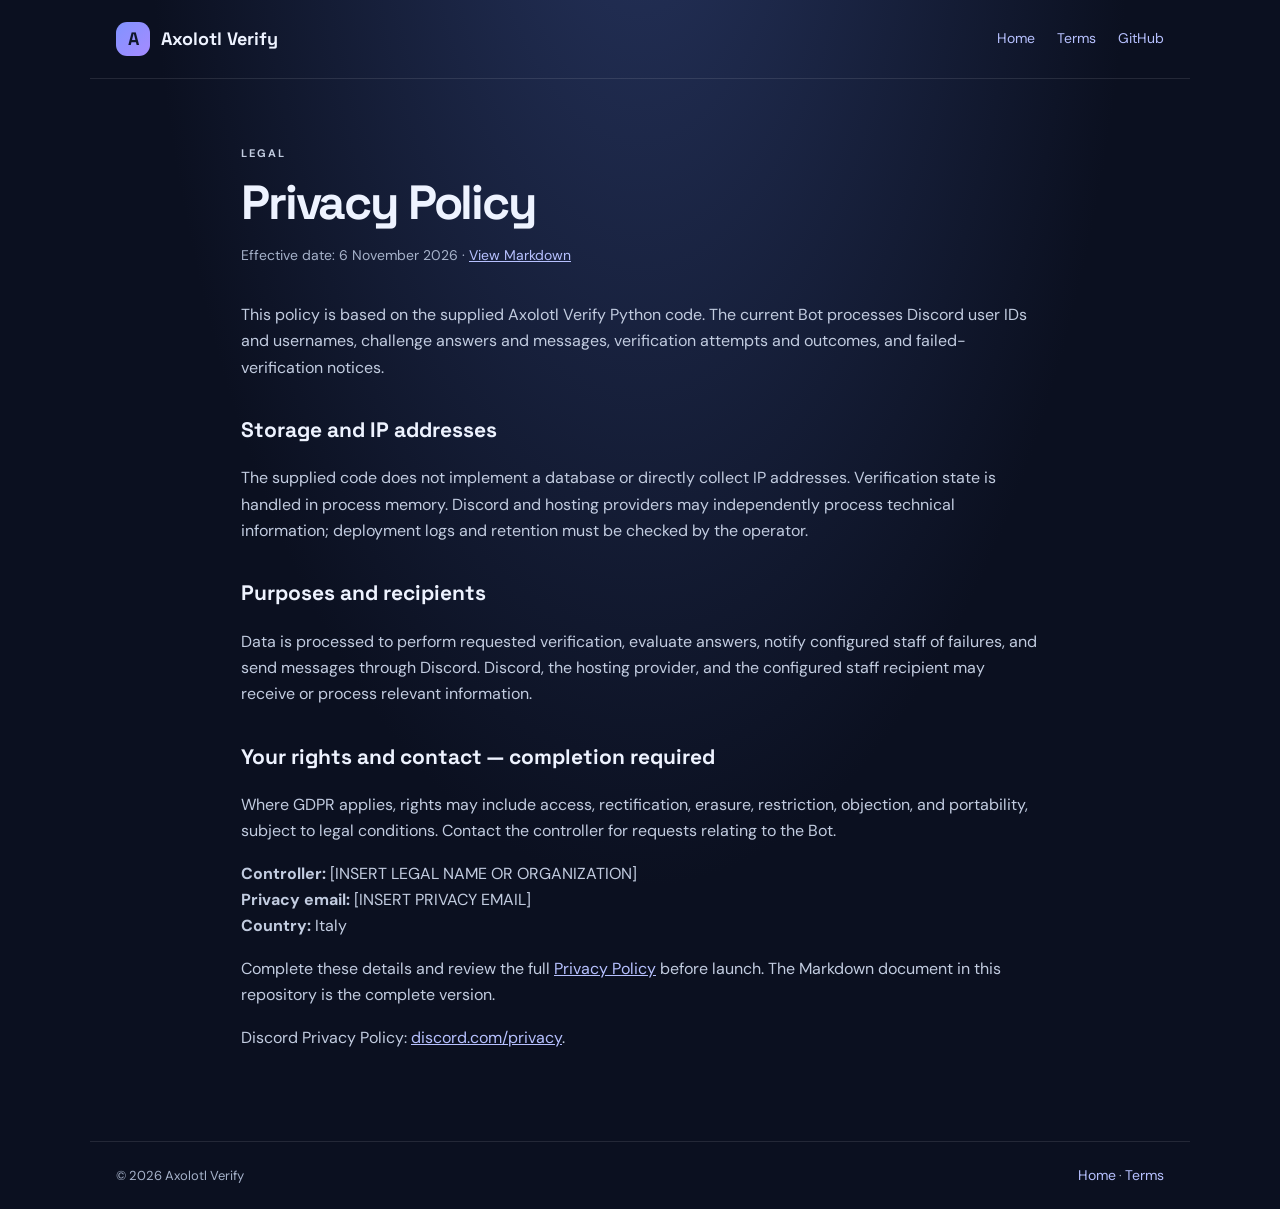
==== privacy.html @ f430c39b "Add Axolotl Verify documentation and GitHub Pages website" ====
<!doctype html>
<html lang="en"><head><meta charset="utf-8"><meta name="viewport" content="width=device-width, initial-scale=1"><title>Privacy Policy — Axolotl Verify</title><link rel="stylesheet" href="style.css"></head><body><header class="site-header"><a class="brand" href="index.html"><span class="brand-mark">A</span> Axolotl Verify</a><nav><a href="index.html">Home</a><a href="terms.html">Terms</a><a href="https://github.com/MalteseCraft/Axolotl-Verify">GitHub</a></nav></header><main class="document"><p class="eyebrow">LEGAL</p><h1>Privacy Policy</h1><p class="muted">Effective date: 6 November 2026 · <a href="PRIVACY_POLICY.md">View Markdown</a></p><div id="privacy-content"><p>This policy is based on the supplied Axolotl Verify Python code. The current Bot processes Discord user IDs and usernames, challenge answers and messages, verification attempts and outcomes, and failed-verification notices.</p><h2>Storage and IP addresses</h2><p>The supplied code does not implement a database or directly collect IP addresses. Verification state is handled in process memory. Discord and hosting providers may independently process technical information; deployment logs and retention must be checked by the operator.</p><h2>Purposes and recipients</h2><p>Data is processed to perform requested verification, evaluate answers, notify configured staff of failures, and send messages through Discord. Discord, the hosting provider, and the configured staff recipient may receive or process relevant information.</p><h2>Your rights and contact — completion required</h2><p>Where GDPR applies, rights may include access, rectification, erasure, restriction, objection, and portability, subject to legal conditions. Contact the controller for requests relating to the Bot.</p><p><strong>Controller:</strong> [INSERT LEGAL NAME OR ORGANIZATION]<br><strong>Privacy email:</strong> [INSERT PRIVACY EMAIL]<br><strong>Country:</strong> Italy</p><p>Complete these details and review the full <a href="PRIVACY_POLICY.md">Privacy Policy</a> before launch. The Markdown document in this repository is the complete version.</p><p>Discord Privacy Policy: <a href="https://discord.com/privacy">discord.com/privacy</a>.</p></div></main><footer><span>© 2026 Axolotl Verify</span><span><a href="index.html">Home</a> · <a href="terms.html">Terms</a></span></footer></body></html>
---- style.css ----
@import url('https://fonts.googleapis.com/css2?family=DM+Sans:wght@400;500;600;700&family=Space+Grotesk:wght@500;600;700&display=swap');
:root{color-scheme:dark;--bg:#0b1020;--panel:#121a2e;--panel2:#17223b;--text:#eef3ff;--muted:#a6b2ca;--accent:#8b9cff;--accent2:#b7c1ff;--line:rgba(255,255,255,.1)}*{box-sizing:border-box}body{margin:0;background:radial-gradient(ellipse at 50% -20%,#26345e 0%,var(--bg) 55%);color:var(--text);font-family:'DM Sans',sans-serif;line-height:1.65}.site-header,footer{max-width:1100px;margin:auto;padding:22px 26px;display:flex;align-items:center;justify-content:space-between;gap:20px}.site-header{border-bottom:1px solid var(--line)}.brand{display:flex;align-items:center;gap:11px;color:var(--text);font-family:'Space Grotesk',sans-serif;font-weight:700;text-decoration:none;font-size:18px}.brand-mark{display:grid;place-items:center;width:34px;height:34px;border-radius:11px;background:linear-gradient(135deg,#8193ff,#a58bff);color:#10162b;font-weight:700}nav{display:flex;gap:22px}a{color:var(--accent2);text-decoration:none}a:hover{color:white}nav a,footer a{font-size:14px}.hero{max-width:900px;margin:90px auto 70px;padding:0 26px;text-align:center}.eyebrow{letter-spacing:.18em;color:var(--accent);font-size:11px;font-weight:700}.hero h1,.document h1{font-family:'Space Grotesk',sans-serif;font-size:clamp(42px,7vw,70px);line-height:1.08;letter-spacing:-.045em;margin:15px 0}.lead{max-width:650px;margin:20px auto;color:var(--muted);font-size:18px}.actions{display:flex;justify-content:center;flex-wrap:wrap;gap:12px;margin-top:28px}.button{display:inline-block;padding:12px 18px;border-radius:11px;font-weight:700;font-size:14px}.primary{background:var(--accent);color:#10162b}.secondary{border:1px solid var(--line);background:rgba(255,255,255,.04);color:var(--text)}.cards{max-width:1050px;margin:0 auto 35px;padding:0 26px;display:grid;grid-template-columns:repeat(3,1fr);gap:16px}.card,.notice{background:linear-gradient(145deg,var(--panel2),var(--panel));border:1px solid var(--line);border-radius:18px;padding:24px}.symbol{font-size:23px;color:var(--accent)}h2{font-family:'Space Grotesk',sans-serif}.card p,.notice p,.legal-links p{color:var(--muted)}.notice,.legal-links{max-width:998px;margin:18px auto;padding:22px 26px}.notice{border-color:rgba(255,190,100,.28)}.notice strong{color:#ffd18b}.legal-links{margin-top:45px;margin-bottom:70px}.legal-links .actions{justify-content:flex-start}.document{max-width:850px;margin:65px auto 90px;padding:0 26px}.document h1{font-size:48px}.document h2{font-size:21px;margin-top:32px}.document p,.document li{color:#c2cce0}.muted{color:var(--muted)!important;font-size:14px}.document #terms-content,.document #privacy-content{margin-top:35px}.document a{text-decoration:underline}footer{border-top:1px solid var(--line);color:var(--muted);font-size:13px}@media(max-width:700px){.site-header,footer{align-items:flex-start;flex-direction:column}.cards{grid-template-columns:1fr}.hero{margin-top:65px}.document h1{font-size:40px}nav{gap:16px;flex-wrap:wrap}}
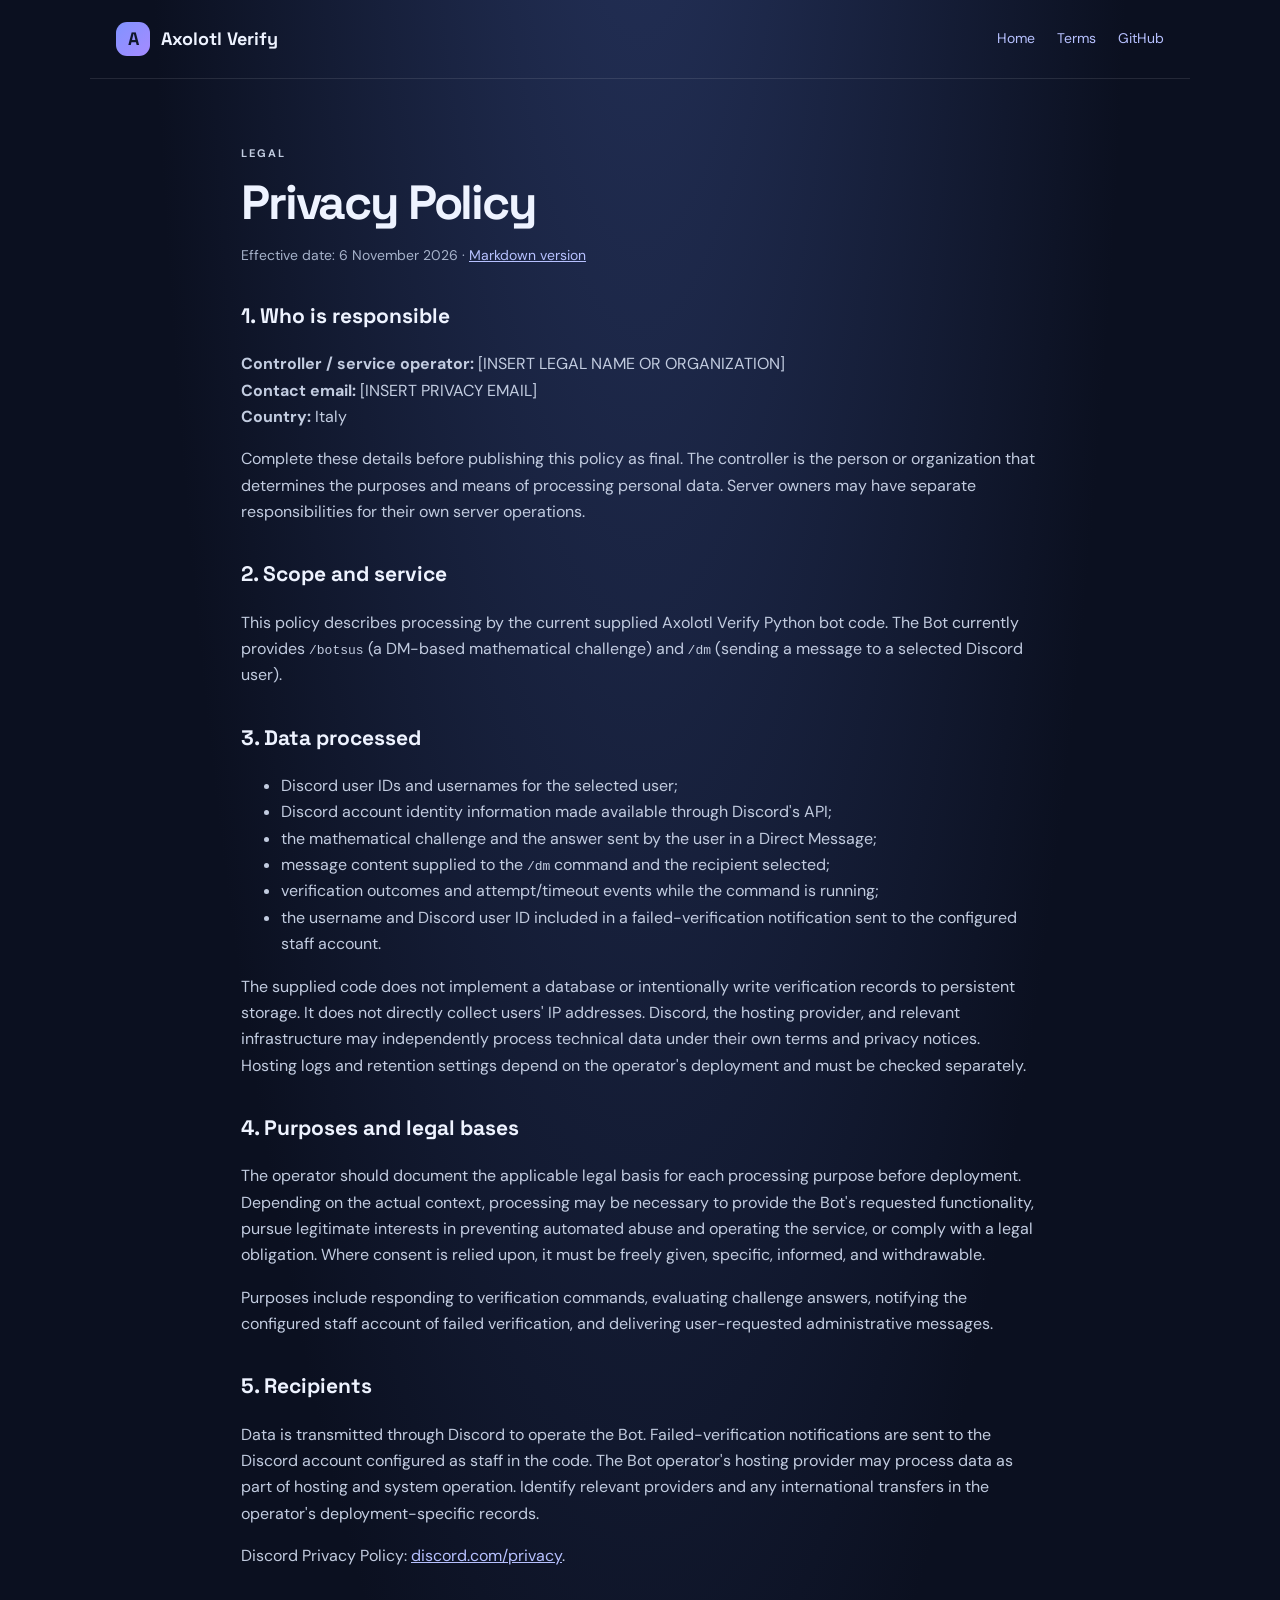
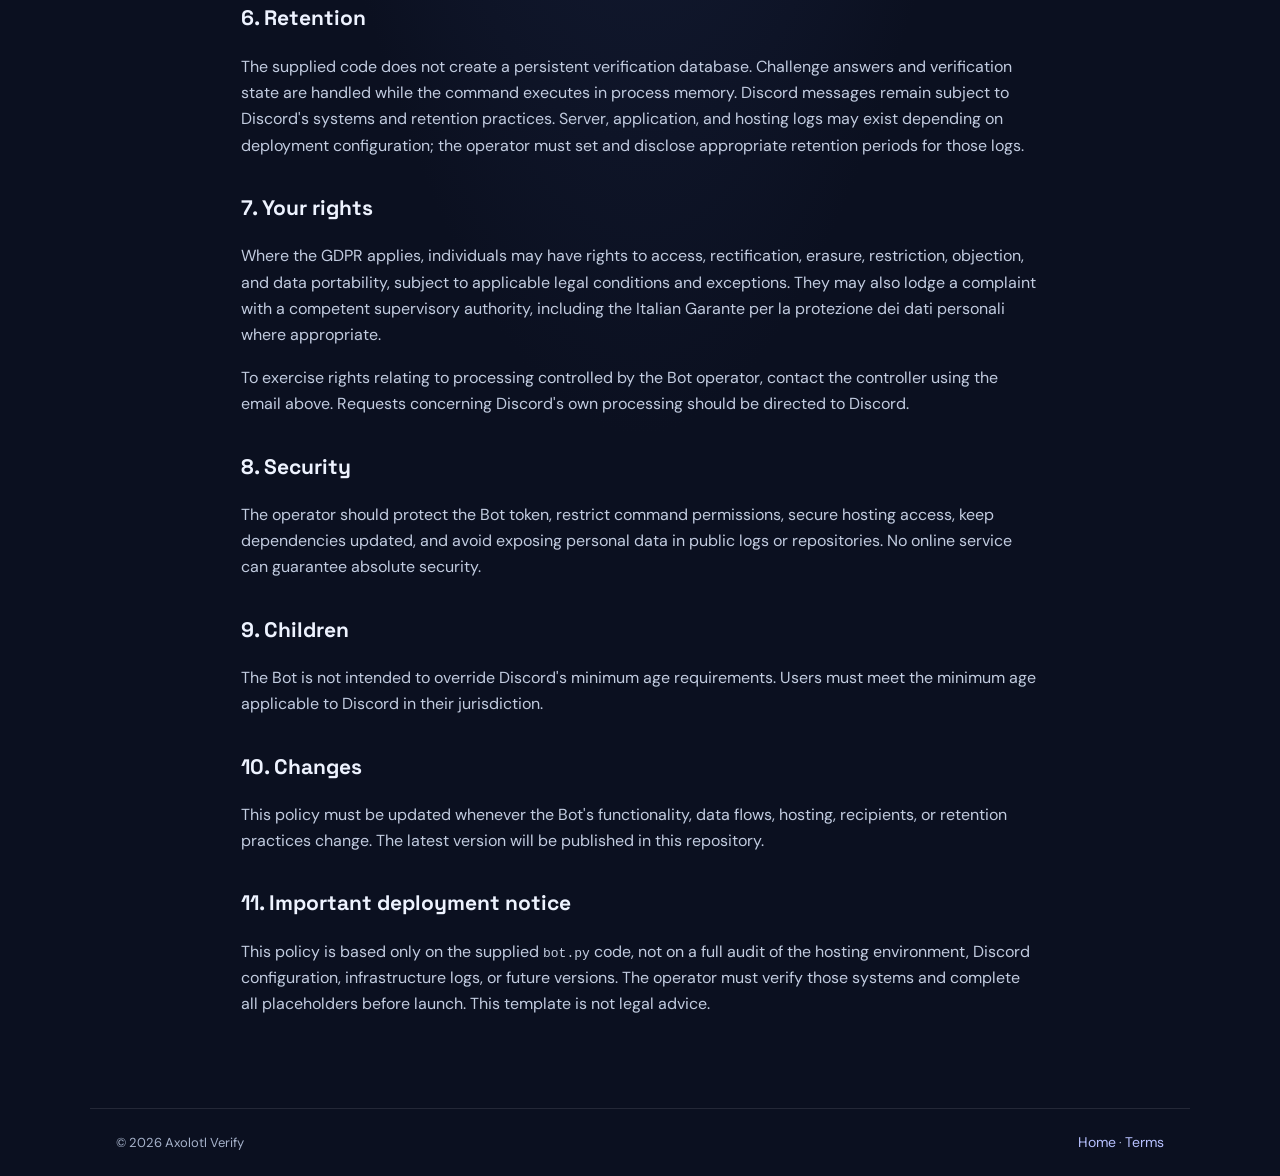
==== commit a7d14128: "Expand legal pages with complete policy text" ====
--- a/privacy.html
+++ b/privacy.html
@@ -1,2 +1,16 @@
 <!doctype html>
-<html lang="en"><head><meta charset="utf-8"><meta name="viewport" content="width=device-width, initial-scale=1"><title>Privacy Policy — Axolotl Verify</title><link rel="stylesheet" href="style.css"></head><body><header class="site-header"><a class="brand" href="index.html"><span class="brand-mark">A</span> Axolotl Verify</a><nav><a href="index.html">Home</a><a href="terms.html">Terms</a><a href="https://github.com/MalteseCraft/Axolotl-Verify">GitHub</a></nav></header><main class="document"><p class="eyebrow">LEGAL</p><h1>Privacy Policy</h1><p class="muted">Effective date: 6 November 2026 · <a href="PRIVACY_POLICY.md">View Markdown</a></p><div id="privacy-content"><p>This policy is based on the supplied Axolotl Verify Python code. The current Bot processes Discord user IDs and usernames, challenge answers and messages, verification attempts and outcomes, and failed-verification notices.</p><h2>Storage and IP addresses</h2><p>The supplied code does not implement a database or directly collect IP addresses. Verification state is handled in process memory. Discord and hosting providers may independently process technical information; deployment logs and retention must be checked by the operator.</p><h2>Purposes and recipients</h2><p>Data is processed to perform requested verification, evaluate answers, notify configured staff of failures, and send messages through Discord. Discord, the hosting provider, and the configured staff recipient may receive or process relevant information.</p><h2>Your rights and contact — completion required</h2><p>Where GDPR applies, rights may include access, rectification, erasure, restriction, objection, and portability, subject to legal conditions. Contact the controller for requests relating to the Bot.</p><p><strong>Controller:</strong> [INSERT LEGAL NAME OR ORGANIZATION]<br><strong>Privacy email:</strong> [INSERT PRIVACY EMAIL]<br><strong>Country:</strong> Italy</p><p>Complete these details and review the full <a href="PRIVACY_POLICY.md">Privacy Policy</a> before launch. The Markdown document in this repository is the complete version.</p><p>Discord Privacy Policy: <a href="https://discord.com/privacy">discord.com/privacy</a>.</p></div></main><footer><span>© 2026 Axolotl Verify</span><span><a href="index.html">Home</a> · <a href="terms.html">Terms</a></span></footer></body></html>
+<html lang="en"><head><meta charset="utf-8"><meta name="viewport" content="width=device-width, initial-scale=1"><title>Privacy Policy — Axolotl Verify</title><link rel="stylesheet" href="style.css"></head><body>
+<header class="site-header"><a class="brand" href="index.html"><span class="brand-mark">A</span> Axolotl Verify</a><nav><a href="index.html">Home</a><a href="terms.html">Terms</a><a href="https://github.com/MalteseCraft/Axolotl-Verify">GitHub</a></nav></header>
+<main class="document"><p class="eyebrow">LEGAL</p><h1>Privacy Policy</h1><p class="muted">Effective date: 6 November 2026 · <a href="PRIVACY_POLICY.md">Markdown version</a></p>
+<h2>1. Who is responsible</h2><p><strong>Controller / service operator:</strong> [INSERT LEGAL NAME OR ORGANIZATION]<br><strong>Contact email:</strong> [INSERT PRIVACY EMAIL]<br><strong>Country:</strong> Italy</p><p>Complete these details before publishing this policy as final. The controller is the person or organization that determines the purposes and means of processing personal data. Server owners may have separate responsibilities for their own server operations.</p>
+<h2>2. Scope and service</h2><p>This policy describes processing by the current supplied Axolotl Verify Python bot code. The Bot currently provides <code>/botsus</code> (a DM-based mathematical challenge) and <code>/dm</code> (sending a message to a selected Discord user).</p>
+<h2>3. Data processed</h2><ul><li>Discord user IDs and usernames for the selected user;</li><li>Discord account identity information made available through Discord's API;</li><li>the mathematical challenge and the answer sent by the user in a Direct Message;</li><li>message content supplied to the <code>/dm</code> command and the recipient selected;</li><li>verification outcomes and attempt/timeout events while the command is running;</li><li>the username and Discord user ID included in a failed-verification notification sent to the configured staff account.</li></ul><p>The supplied code does not implement a database or intentionally write verification records to persistent storage. It does not directly collect users' IP addresses. Discord, the hosting provider, and relevant infrastructure may independently process technical data under their own terms and privacy notices. Hosting logs and retention settings depend on the operator's deployment and must be checked separately.</p>
+<h2>4. Purposes and legal bases</h2><p>The operator should document the applicable legal basis for each processing purpose before deployment. Depending on the actual context, processing may be necessary to provide the Bot's requested functionality, pursue legitimate interests in preventing automated abuse and operating the service, or comply with a legal obligation. Where consent is relied upon, it must be freely given, specific, informed, and withdrawable.</p><p>Purposes include responding to verification commands, evaluating challenge answers, notifying the configured staff account of failed verification, and delivering user-requested administrative messages.</p>
+<h2>5. Recipients</h2><p>Data is transmitted through Discord to operate the Bot. Failed-verification notifications are sent to the Discord account configured as staff in the code. The Bot operator's hosting provider may process data as part of hosting and system operation. Identify relevant providers and any international transfers in the operator's deployment-specific records.</p><p>Discord Privacy Policy: <a href="https://discord.com/privacy">discord.com/privacy</a>.</p>
+<h2>6. Retention</h2><p>The supplied code does not create a persistent verification database. Challenge answers and verification state are handled while the command executes in process memory. Discord messages remain subject to Discord's systems and retention practices. Server, application, and hosting logs may exist depending on deployment configuration; the operator must set and disclose appropriate retention periods for those logs.</p>
+<h2>7. Your rights</h2><p>Where the GDPR applies, individuals may have rights to access, rectification, erasure, restriction, objection, and data portability, subject to applicable legal conditions and exceptions. They may also lodge a complaint with a competent supervisory authority, including the Italian Garante per la protezione dei dati personali where appropriate.</p><p>To exercise rights relating to processing controlled by the Bot operator, contact the controller using the email above. Requests concerning Discord's own processing should be directed to Discord.</p>
+<h2>8. Security</h2><p>The operator should protect the Bot token, restrict command permissions, secure hosting access, keep dependencies updated, and avoid exposing personal data in public logs or repositories. No online service can guarantee absolute security.</p>
+<h2>9. Children</h2><p>The Bot is not intended to override Discord's minimum age requirements. Users must meet the minimum age applicable to Discord in their jurisdiction.</p>
+<h2>10. Changes</h2><p>This policy must be updated whenever the Bot's functionality, data flows, hosting, recipients, or retention practices change. The latest version will be published in this repository.</p>
+<h2>11. Important deployment notice</h2><p>This policy is based only on the supplied <code>bot.py</code> code, not on a full audit of the hosting environment, Discord configuration, infrastructure logs, or future versions. The operator must verify those systems and complete all placeholders before launch. This template is not legal advice.</p></main>
+<footer><span>© 2026 Axolotl Verify</span><span><a href="index.html">Home</a> · <a href="terms.html">Terms</a></span></footer></body></html>
